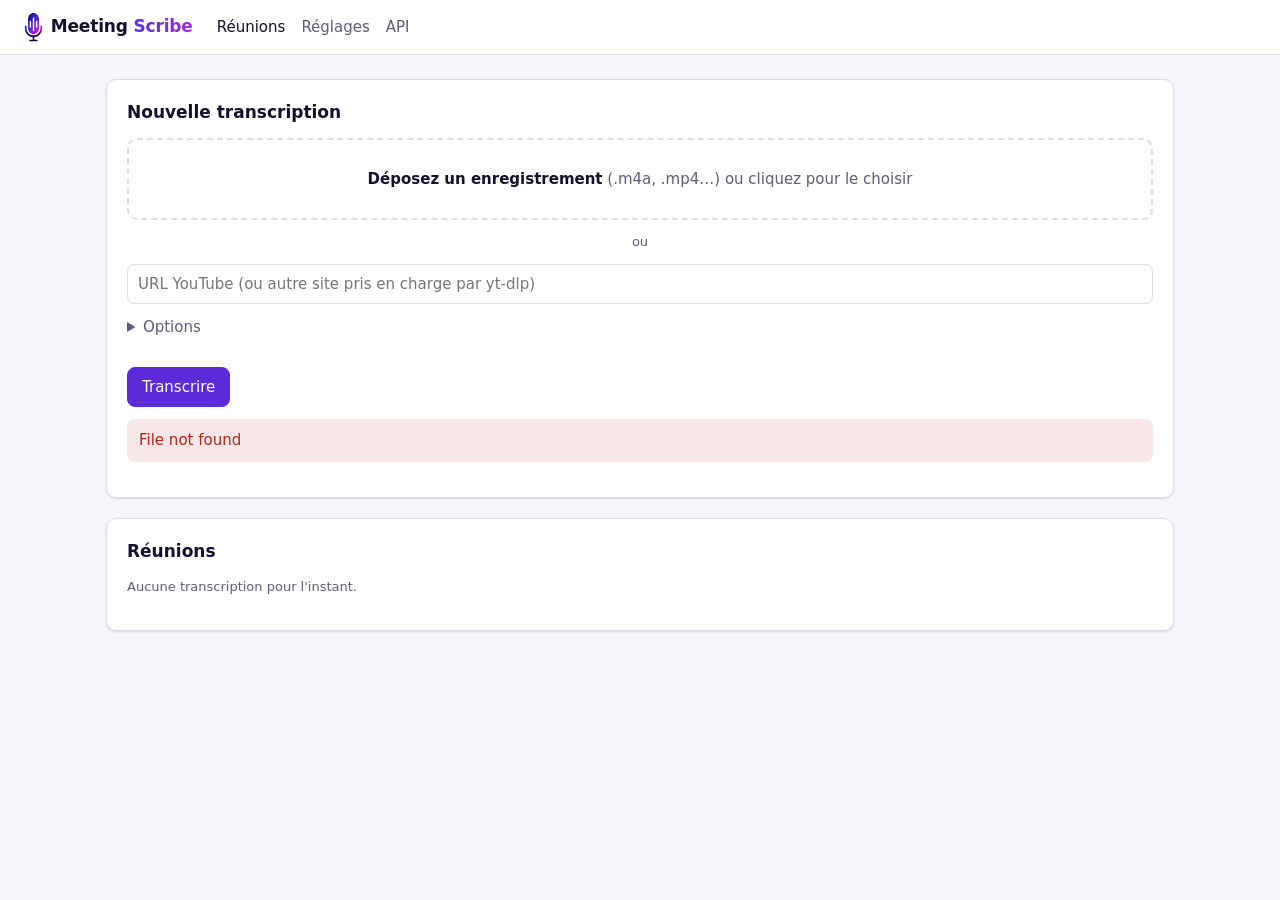
==== web/index.html @ 0dd3a7db "Merge feature/branding : logo, favicons et thème" ====
<!doctype html>
<html lang="fr">
<head>
  <meta charset="utf-8">
  <meta name="viewport" content="width=device-width, initial-scale=1">
  <title>Meeting Scribe</title>
  <link rel="icon" href="favicon.svg" type="image/svg+xml">
  <link rel="icon" href="favicon.ico" sizes="16x16 32x32 48x48">
  <link rel="apple-touch-icon" href="apple-touch-icon.png">
  <meta name="theme-color" content="#ffffff" media="(prefers-color-scheme: light)">
  <meta name="theme-color" content="#171624" media="(prefers-color-scheme: dark)">
  <link rel="stylesheet" href="style.css">
  <script src="vendor/marked.min.js"></script>
  <script src="vendor/purify.min.js"></script>
  <script src="app.js"></script>
  <script>
    function home() {
      return {
        options: null,
        file: null,
        url: "",
        form: { model: "", language: "", device: "", num_speakers: "", min_speakers: "", max_speakers: "",
                vocabulary: "", title: "", meeting_date: "" },
        over: false,
        uploading: false,
        uploadProgress: 0,
        error: "",
        jobs: [],
        total: 0,
        sys: "",
        timer: null,

        async init() {
          try {
            const sys = await api("system");
            this.options = sys.options;
            this.form.model = sys.options.default_model;
            this.form.language = sys.options.default_language;
            this.form.device = sys.options.default_device;
          } catch (e) { this.error = e.message; }
          await this.refresh();
        },

        async refresh() {
          clearTimeout(this.timer);
          try {
            const data = await api("jobs?limit=100");
            this.jobs = data.items;
            this.total = data.total;
            this.sys = await loadSystemBadge();
          } catch (e) { this.error = e.message; }
          const active = this.jobs.some((j) => isActive(j.status));
          this.timer = setTimeout(() => this.refresh(), active ? 2000 : 15000);
        },

        pick(files) {
          if (files && files.length) { this.file = files[0]; this.url = ""; }
        },

        async submit() {
          this.error = "";
          if (!this.file && !this.url.trim()) { this.error = "Choisissez un fichier ou saisissez une URL."; return; }
          const fd = new FormData();
          if (this.file) fd.append("file", this.file);
          else fd.append("url", this.url.trim());
          for (const [key, value] of Object.entries(this.form)) {
            if (value !== "" && value !== null) fd.append(key, value);
          }
          this.uploading = true;
          this.uploadProgress = 0;
          try {
            const job = await uploadForm("jobs", fd, (p) => (this.uploadProgress = p));
            window.location.href = `job.html?id=${job.id}`;
          } catch (e) {
            this.error = e.message;
          } finally {
            this.uploading = false;
          }
        },

        async remove(job) {
          if (!confirm(`Supprimer « ${job.display_title} » et tous ses fichiers ?`)) return;
          try { await api(`jobs/${job.id}`, { method: "DELETE" }); await this.refresh(); }
          catch (e) { this.error = e.message; }
        },
      };
    }
  </script>
  <script defer src="vendor/alpine.min.js"></script>
</head>
<body x-data="home()" x-cloak>
  <header class="top">
    <a class="brand" href="./"><img src="logo-mark.svg" alt=""><span>Meeting <span class="brand-accent">Scribe</span></span></a>
    <nav>
      <a href="./" class="active">Réunions</a>
      <a href="settings.html">Réglages</a>
      <a href="docs" target="_blank">API</a>
    </nav>
    <span class="sys" x-text="sys"></span>
  </header>

  <main>
    <section class="card">
      <h2>Nouvelle transcription</h2>
      <div class="dropzone" :class="{ over }"
           @click="$refs.file.click()"
           @dragover.prevent="over = true" @dragleave.prevent="over = false"
           @drop.prevent="over = false; pick($event.dataTransfer.files)">
        <input type="file" x-ref="file" hidden accept="audio/*,video/*,.m4a,.mp4,.mp3,.wav,.webm,.ogg"
               @change="pick($event.target.files)">
        <template x-if="!file">
          <div><strong>Déposez un enregistrement</strong> (.m4a, .mp4…) ou cliquez pour le choisir</div>
        </template>
        <template x-if="file">
          <div><strong x-text="file.name"></strong> — <span x-text="(file.size / 1048576).toFixed(1) + ' Mo'"></span>
            <button class="small" @click.stop="file = null; $refs.file.value = ''">Retirer</button></div>
        </template>
      </div>
      <div class="or">ou</div>
      <input type="url" placeholder="URL YouTube (ou autre site pris en charge par yt-dlp)" x-model="url"
             @input="if (url) file = null">

      <details>
        <summary>Options</summary>
        <div class="grid cols-3">
          <div>
            <label>Modèle</label>
            <select x-model="form.model">
              <template x-for="m in options?.models || []" :key="m"><option :value="m" x-text="m"></option></template>
            </select>
          </div>
          <div>
            <label>Langue</label>
            <select x-model="form.language">
              <option value="fr">Français</option>
              <option value="en">Anglais</option>
            </select>
          </div>
          <div>
            <label>Calcul</label>
            <select x-model="form.device">
              <option value="cuda">GPU</option>
              <option value="cpu">CPU (lent)</option>
            </select>
          </div>
          <div>
            <label>Nombre d'intervenants</label>
            <input type="number" min="1" max="30" placeholder="auto" x-model="form.num_speakers">
          </div>
          <div>
            <label>Minimum</label>
            <input type="number" min="1" max="30" placeholder="auto" x-model="form.min_speakers" :disabled="form.num_speakers">
          </div>
          <div>
            <label>Maximum</label>
            <input type="number" min="1" max="30" placeholder="auto" x-model="form.max_speakers" :disabled="form.num_speakers">
          </div>
        </div>
        <div class="grid cols-2" style="margin-top:12px">
          <div>
            <label>Titre</label>
            <input type="text" placeholder="par défaut : nom du fichier" x-model="form.title">
          </div>
          <div>
            <label>Date de la réunion</label>
            <input type="datetime-local" x-model="form.meeting_date">
          </div>
        </div>
        <div style="margin-top:12px">
          <label>Vocabulaire (noms propres, sigles, jargon)</label>
          <textarea rows="2" placeholder="Ex. Acme, Dupont, CRM, n8n" x-model="form.vocabulary"></textarea>
        </div>
      </details>

      <div class="row" style="margin-top:16px">
        <button class="primary" @click="submit()" :disabled="uploading">Transcrire</button>
        <template x-if="uploading">
          <div class="row" style="flex:1">
            <div class="progress" style="flex:1"><div :style="`width:${uploadProgress * 100}%`"></div></div>
            <span class="hint" x-text="`Envoi ${Math.round(uploadProgress * 100)} %`"></span>
          </div>
        </template>
      </div>
      <p class="error" x-show="error" x-text="error" style="margin-top:12px"></p>
    </section>

    <section class="card">
      <h2>Réunions <small x-text="total ? `(${total})` : ''"></small></h2>
      <p class="hint" x-show="!jobs.length">Aucune transcription pour l'instant.</p>
      <div class="table-wrap" x-show="jobs.length">
        <table>
          <thead>
            <tr><th>Titre</th><th class="hide-sm">Date</th><th class="hide-sm">Durée</th><th>Statut</th><th></th></tr>
          </thead>
          <tbody>
            <template x-for="job in jobs" :key="job.id">
              <tr>
                <td>
                  <a class="title" :href="`job.html?id=${job.id}`" x-text="job.display_title"></a>
                  <div class="hint" x-text="`${job.model} · ${job.language}`"></div>
                </td>
                <td class="hide-sm" x-text="fmtDate(job.meeting_date || job.created_at)"></td>
                <td class="hide-sm" x-text="fmtDuration(job.duration)"></td>
                <td>
                  <span class="badge" :class="statusClass(job.status)" x-text="statusLabel(job.status)"></span>
                  <template x-if="isActive(job.status) && job.status !== 'queued'">
                    <div class="progress" style="margin-top:4px"><div :style="`width:${job.progress}%`"></div></div>
                  </template>
                  <template x-if="job.queue_position">
                    <div class="hint" x-text="`position ${job.queue_position}`"></div>
                  </template>
                </td>
                <td style="text-align:right"><button class="small danger" @click="remove(job)">Supprimer</button></td>
              </tr>
            </template>
          </tbody>
        </table>
      </div>
    </section>
  </main>
</body>
</html>
---- web/style.css ----
:root {
  --bg: #f6f6fb;
  --surface: #ffffff;
  --surface-2: #f0eff8;
  --border: #dddbeb;
  --text: #14112e;          /* bleu nuit du logo */
  --muted: #5f5c78;
  --accent: #5b2bd9;        /* violet du logo */
  --accent-contrast: #ffffff;
  --brand-gradient: linear-gradient(120deg, #3527cf 0%, #8b1ad0 60%, #c41cdd 100%);
  --brand-text: linear-gradient(90deg, #5b2bd9, #9b2fe0);
  --ok: #1d7a46;
  --warn: #9a6200;
  --err: #b42318;
  --radius: 10px;
  --shadow: 0 1px 2px rgb(20 17 46 / 6%), 0 1px 3px rgb(20 17 46 / 8%);
  color-scheme: light;
}

@media (prefers-color-scheme: dark) {
  :root {
    --bg: #0f0e17;
    --surface: #171624;
    --surface-2: #211f33;
    --border: #312e48;
    --text: #e8e6f5;
    --muted: #a09cb8;
    --accent: #a98bff;
    --accent-contrast: #120f24;
    --brand-gradient: linear-gradient(120deg, #4b44e6 0%, #9a3be6 60%, #d44ae8 100%);
    --brand-text: linear-gradient(90deg, #a98bff, #d17bff);
    --ok: #4cc47f;
    --warn: #e0a93a;
    --err: #f97066;
    --shadow: none;
    color-scheme: dark;
  }
}

* { box-sizing: border-box; }

body {
  margin: 0;
  background: var(--bg);
  color: var(--text);
  font: 15px/1.5 system-ui, -apple-system, "Segoe UI", Roboto, sans-serif;
}

a { color: var(--accent); }

header.top {
  display: flex;
  align-items: center;
  gap: 24px;
  padding: 12px 24px;
  background: var(--surface);
  border-bottom: 1px solid var(--border);
}
header.top .brand { display: flex; align-items: center; gap: 8px; font-weight: 700; font-size: 17px; color: var(--text); text-decoration: none; letter-spacing: -0.01em; }
header.top .brand img { height: 30px; width: auto; }
.brand-accent { background: var(--brand-text); -webkit-background-clip: text; background-clip: text; color: transparent; }
header.top nav { display: flex; gap: 16px; flex: 1; }
header.top nav a { color: var(--muted); text-decoration: none; }
header.top nav a.active, header.top nav a:hover { color: var(--text); }
header.top .sys { color: var(--muted); font-size: 13px; }

main { max-width: 1100px; margin: 24px auto; padding: 0 16px; }

.card {
  background: var(--surface);
  border: 1px solid var(--border);
  border-radius: var(--radius);
  box-shadow: var(--shadow);
  padding: 20px;
  margin-bottom: 20px;
}
.card h2 { margin: 0 0 12px; font-size: 17px; }
.card h2 small { color: var(--muted); font-weight: 400; }

h1 { font-size: 22px; margin: 0 0 4px; overflow-wrap: anywhere; }
.meta { color: var(--muted); font-size: 14px; display: flex; flex-wrap: wrap; gap: 4px 16px; }

label { display: block; font-size: 13px; color: var(--muted); margin-bottom: 4px; }
input[type=text], input[type=number], input[type=url], input[type=datetime-local], input[type=password],
select, textarea {
  width: 100%;
  padding: 8px 10px;
  border: 1px solid var(--border);
  border-radius: 8px;
  background: var(--surface);
  color: var(--text);
  font: inherit;
}
textarea { resize: vertical; min-height: 80px; }
input:focus, select:focus, textarea:focus { outline: 2px solid var(--accent); outline-offset: -1px; }

.grid { display: grid; gap: 12px; }
.grid.cols-2 { grid-template-columns: repeat(auto-fit, minmax(220px, 1fr)); }
.grid.cols-3 { grid-template-columns: repeat(auto-fit, minmax(160px, 1fr)); }
.row { display: flex; gap: 8px; align-items: center; flex-wrap: wrap; }
.spacer { flex: 1; }

button, .btn {
  display: inline-flex;
  align-items: center;
  gap: 6px;
  padding: 8px 14px;
  border: 1px solid var(--border);
  border-radius: 8px;
  background: var(--surface-2);
  color: var(--text);
  font: inherit;
  cursor: pointer;
  text-decoration: none;
  white-space: nowrap;
}
button:hover, .btn:hover { border-color: var(--muted); }
button.primary, .btn.primary { background: var(--accent); border-color: var(--accent); color: var(--accent-contrast); }
button.danger { color: var(--err); }
button:disabled { opacity: .5; cursor: default; }
button.small, .btn.small { padding: 4px 10px; font-size: 13px; }

.dropzone {
  border: 2px dashed var(--border);
  border-radius: var(--radius);
  padding: 28px;
  text-align: center;
  color: var(--muted);
  cursor: pointer;
}
.dropzone.over { border-color: var(--accent); color: var(--text); }
.dropzone strong { color: var(--text); }

.or { text-align: center; color: var(--muted); margin: 12px 0; font-size: 13px; }

details summary { cursor: pointer; color: var(--muted); margin: 12px 0; }

table { width: 100%; border-collapse: collapse; }
th, td { text-align: left; padding: 10px 8px; border-bottom: 1px solid var(--border); vertical-align: middle; }
th { font-size: 13px; color: var(--muted); font-weight: 500; }
tr:last-child td { border-bottom: 0; }
td a.title { color: var(--text); font-weight: 500; text-decoration: none; }
td a.title:hover { text-decoration: underline; }
.table-wrap { overflow-x: auto; }

.badge {
  display: inline-block;
  padding: 2px 8px;
  border-radius: 999px;
  font-size: 12px;
  background: var(--surface-2);
  color: var(--muted);
}
.badge.completed { color: var(--ok); }
.badge.failed { color: var(--err); }
.badge.active { color: var(--accent); }

.progress { height: 6px; background: var(--surface-2); border-radius: 3px; overflow: hidden; min-width: 80px; }
.progress > div { height: 100%; background: var(--brand-gradient); transition: width .5s; }

.steps { display: flex; gap: 6px; flex-wrap: wrap; margin: 12px 0; }
.steps span { font-size: 13px; padding: 3px 10px; border-radius: 999px; background: var(--surface-2); color: var(--muted); }
.steps span.done { color: var(--ok); }
.steps span.current { background: var(--brand-gradient); color: #fff; }

.error { color: var(--err); background: color-mix(in srgb, var(--err) 10%, transparent); padding: 10px 12px; border-radius: 8px; }
.hint { color: var(--muted); font-size: 13px; }

.speaker { border: 1px solid var(--border); border-radius: var(--radius); padding: 14px; }
.speaker header { display: flex; align-items: center; gap: 10px; margin-bottom: 10px; }
.speaker .dot { width: 12px; height: 12px; border-radius: 50%; flex: none; }
.speaker .share { height: 4px; background: var(--surface-2); border-radius: 2px; margin-top: 4px; }
.speaker .share > div { height: 100%; border-radius: 2px; }
.sample { display: flex; gap: 8px; align-items: flex-start; margin: 6px 0; }
.sample button { flex: none; width: 34px; height: 34px; padding: 0; justify-content: center; border-radius: 50%; }
.sample p { margin: 0; font-size: 13px; color: var(--muted); font-style: italic; }
.speakers-grid { display: grid; gap: 12px; grid-template-columns: repeat(auto-fill, minmax(300px, 1fr)); }

.markdown { max-height: 70vh; overflow-y: auto; padding: 4px 8px; border: 1px solid var(--border); border-radius: 8px; background: var(--bg); }
.markdown h1 { font-size: 19px; }
.markdown h2 { font-size: 16px; margin-top: 20px; }
.markdown p { margin: 8px 0; }
.markdown table { font-size: 14px; }
.markdown a.ts { font-family: ui-monospace, monospace; font-size: 12px; text-decoration: none; }
.frontmatter { font-size: 13px; color: var(--muted); margin: 8px 0; }
.frontmatter code { font-size: 12px; }

.tabs { display: flex; gap: 4px; border-bottom: 1px solid var(--border); margin-bottom: 12px; flex-wrap: wrap; }
.tabs button { border: 0; border-bottom: 2px solid transparent; border-radius: 0; background: none; color: var(--muted); }
.tabs button.active { color: var(--text); border-bottom-color: var(--accent); }

.player { position: sticky; bottom: 0; background: var(--surface); border-top: 1px solid var(--border); padding: 8px 16px; }
.player audio { width: 100%; }

.list-item { padding: 10px 12px; border: 1px solid var(--border); border-radius: 8px; cursor: pointer; margin-bottom: 8px; }
.list-item.active { border-color: var(--accent); }

.toast { position: fixed; right: 16px; bottom: 16px; background: var(--text); color: var(--bg); padding: 10px 16px; border-radius: 8px; z-index: 10; }

[x-cloak] { display: none !important; }

@media (max-width: 640px) {
  header.top { flex-wrap: wrap; gap: 8px 16px; padding: 12px 16px; }
  header.top .sys { width: 100%; }
  .hide-sm { display: none; }
}
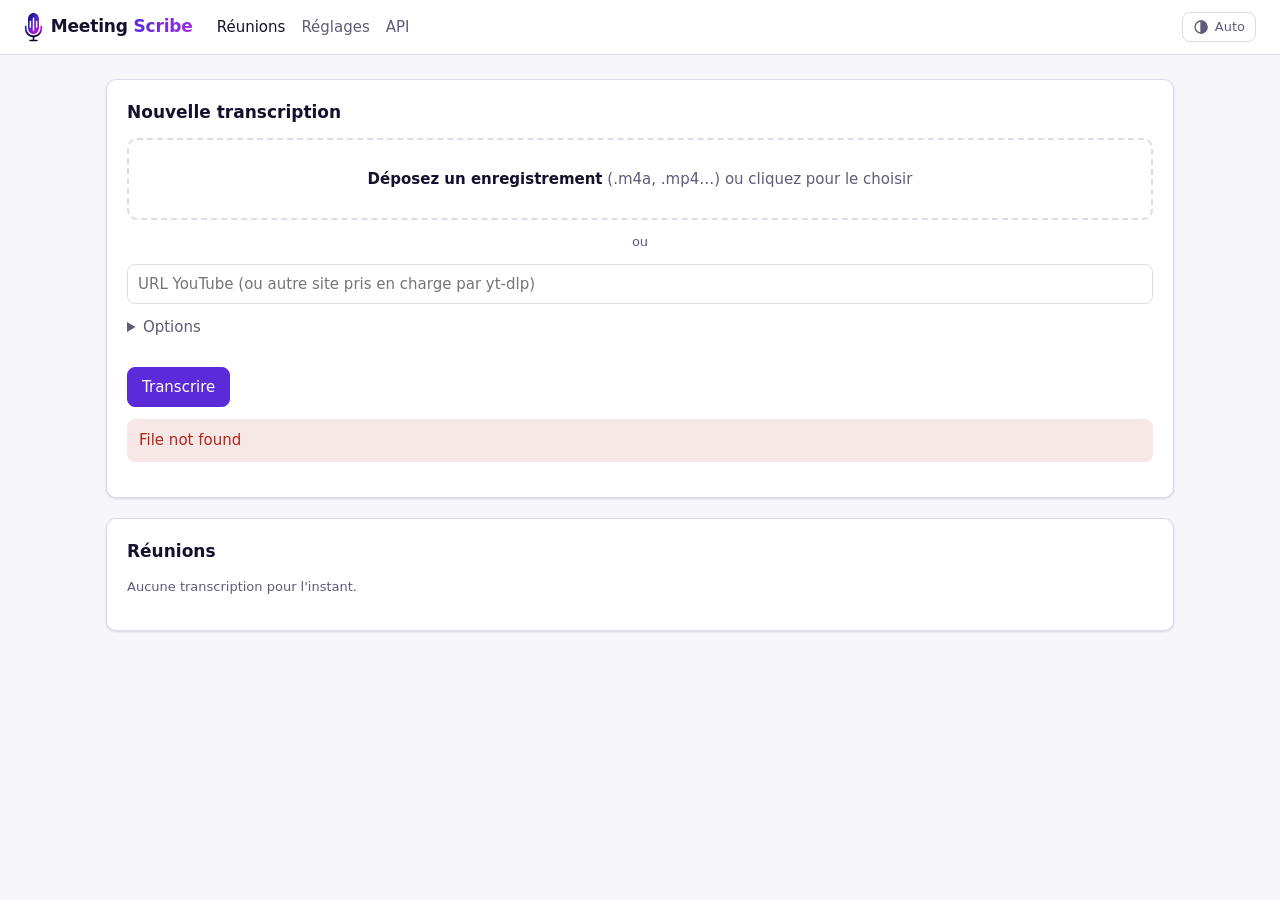
==== commit a355426a: "Merge feature/theme-toggle : sélecteur de thème" ====
--- a/web/index.html
+++ b/web/index.html
@@ -90,13 +90,14 @@
 </head>
 <body x-data="home()" x-cloak>
   <header class="top">
-    <a class="brand" href="./"><img src="logo-mark.svg" alt=""><span>Meeting <span class="brand-accent">Scribe</span></span></a>
+    <a class="brand" href="./"><img class="brand-logo" src="logo-mark.svg" alt=""><span>Meeting <span class="brand-accent">Scribe</span></span></a>
     <nav>
       <a href="./" class="active">Réunions</a>
       <a href="settings.html">Réglages</a>
       <a href="docs" target="_blank">API</a>
     </nav>
     <span class="sys" x-text="sys"></span>
+    <button class="theme-toggle small" type="button" onclick="cycleTheme()">Thème</button>
   </header>
 
   <main>
--- a/web/style.css
+++ b/web/style.css
@@ -17,8 +17,9 @@
   color-scheme: light;
 }
 
+/* Thème sombre : celui du système (mode Auto), sauf si l'on force le clair… */
 @media (prefers-color-scheme: dark) {
-  :root {
+  :root:not([data-theme="light"]) {
     --bg: #0f0e17;
     --surface: #171624;
     --surface-2: #211f33;
@@ -37,6 +38,25 @@
   }
 }
 
+/* …ou forcé par le sélecteur de l'en-tête (data-theme posé par app.js) */
+:root[data-theme="dark"] {
+  --bg: #0f0e17;
+  --surface: #171624;
+  --surface-2: #211f33;
+  --border: #312e48;
+  --text: #e8e6f5;
+  --muted: #a09cb8;
+  --accent: #a98bff;
+  --accent-contrast: #120f24;
+  --brand-gradient: linear-gradient(120deg, #4b44e6 0%, #9a3be6 60%, #d44ae8 100%);
+  --brand-text: linear-gradient(90deg, #a98bff, #d17bff);
+  --ok: #4cc47f;
+  --warn: #e0a93a;
+  --err: #f97066;
+  --shadow: none;
+  color-scheme: dark;
+}
+
 * { box-sizing: border-box; }
 
 body {
@@ -58,6 +78,9 @@
 }
 header.top .brand { display: flex; align-items: center; gap: 8px; font-weight: 700; font-size: 17px; color: var(--text); text-decoration: none; letter-spacing: -0.01em; }
 header.top .brand img { height: 30px; width: auto; }
+.theme-toggle { display: inline-flex; align-items: center; gap: 6px; padding: 5px 10px; font-size: 13px; color: var(--muted); background: transparent; }
+.theme-toggle:hover { color: var(--text); }
+.theme-toggle svg { width: 16px; height: 16px; }
 .brand-accent { background: var(--brand-text); -webkit-background-clip: text; background-clip: text; color: transparent; }
 header.top nav { display: flex; gap: 16px; flex: 1; }
 header.top nav a { color: var(--muted); text-decoration: none; }
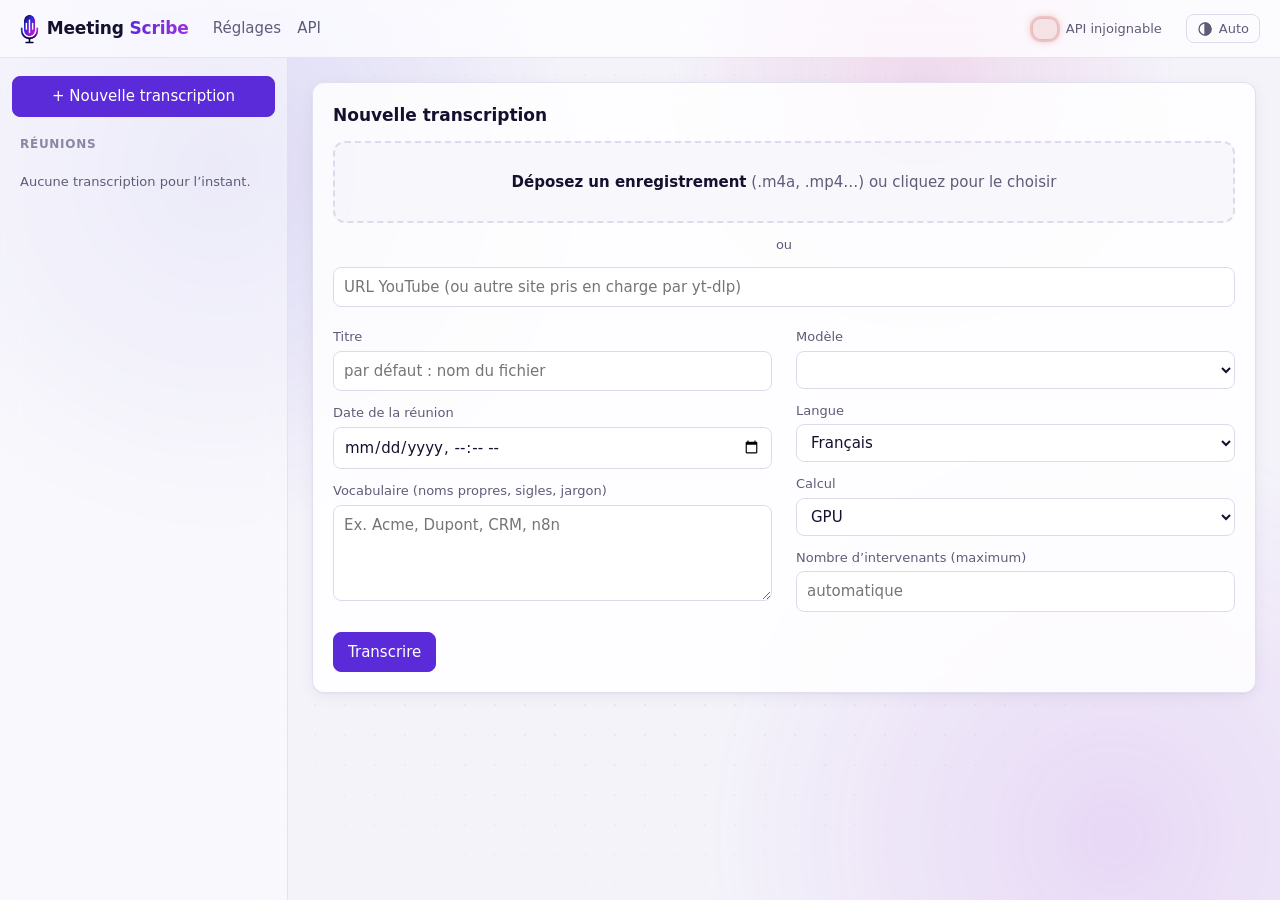
==== commit 40b8d3f2: "Interface : halos, voyant d'état, barre latérale et page de réunion repensée - fond à halos dérivant" ====
--- a/web/index.html
+++ b/web/index.html
@@ -16,41 +16,21 @@
   <script>
     function home() {
       return {
-        options: null,
         file: null,
         url: "",
-        form: { model: "", language: "", device: "", num_speakers: "", min_speakers: "", max_speakers: "",
-                vocabulary: "", title: "", meeting_date: "" },
+        form: { model: "", language: "", device: "", max_speakers: "", vocabulary: "", title: "", meeting_date: "" },
         over: false,
         uploading: false,
         uploadProgress: 0,
         error: "",
-        jobs: [],
-        total: 0,
-        sys: "",
-        timer: null,
 
-        async init() {
-          try {
-            const sys = await api("system");
-            this.options = sys.options;
-            this.form.model = sys.options.default_model;
-            this.form.language = sys.options.default_language;
-            this.form.device = sys.options.default_device;
-          } catch (e) { this.error = e.message; }
-          await this.refresh();
-        },
+        get options() { return this.sysInfo?.options || null; },
 
-        async refresh() {
-          clearTimeout(this.timer);
-          try {
-            const data = await api("jobs?limit=100");
-            this.jobs = data.items;
-            this.total = data.total;
-            this.sys = await loadSystemBadge();
-          } catch (e) { this.error = e.message; }
-          const active = this.jobs.some((j) => isActive(j.status));
-          this.timer = setTimeout(() => this.refresh(), active ? 2000 : 15000);
+        init() {
+          if (!this.options) return;
+          this.form.model = this.options.default_model;
+          this.form.language = this.options.default_language;
+          this.form.device = this.options.default_device;
         },
 
         pick(files) {
@@ -77,147 +57,123 @@
             this.uploading = false;
           }
         },
-
-        async remove(job) {
-          if (!confirm(`Supprimer « ${job.display_title} » et tous ses fichiers ?`)) return;
-          try { await api(`jobs/${job.id}`, { method: "DELETE" }); await this.refresh(); }
-          catch (e) { this.error = e.message; }
-        },
       };
     }
   </script>
   <script defer src="vendor/alpine.min.js"></script>
 </head>
-<body x-data="home()" x-cloak>
+<body x-data="withShell(home())" x-cloak>
   <header class="top">
+    <button class="menu-toggle" type="button" @click="navOpen = !navOpen" aria-label="Réunions" x-html="ICONS.menu"></button>
     <a class="brand" href="./"><img class="brand-logo" src="logo-mark.svg" alt=""><span>Meeting <span class="brand-accent">Scribe</span></span></a>
     <nav>
-      <a href="./" class="active">Réunions</a>
       <a href="settings.html">Réglages</a>
       <a href="docs" target="_blank">API</a>
     </nav>
-    <span class="sys" x-text="sys"></span>
+    <span class="status" :title="status.tooltip" @click="status.tooltip && toast(status.tooltip)">
+      <span class="led" :class="status.state"></span><span x-text="status.text"></span>
+    </span>
     <button class="theme-toggle small" type="button" onclick="cycleTheme()">Thème</button>
   </header>
 
-  <main>
-    <section class="card">
-      <h2>Nouvelle transcription</h2>
-      <div class="dropzone" :class="{ over }"
-           @click="$refs.file.click()"
-           @dragover.prevent="over = true" @dragleave.prevent="over = false"
-           @drop.prevent="over = false; pick($event.dataTransfer.files)">
-        <input type="file" x-ref="file" hidden accept="audio/*,video/*,.m4a,.mp4,.mp3,.wav,.webm,.ogg"
-               @change="pick($event.target.files)">
-        <template x-if="!file">
-          <div><strong>Déposez un enregistrement</strong> (.m4a, .mp4…) ou cliquez pour le choisir</div>
-        </template>
-        <template x-if="file">
-          <div><strong x-text="file.name"></strong> — <span x-text="(file.size / 1048576).toFixed(1) + ' Mo'"></span>
-            <button class="small" @click.stop="file = null; $refs.file.value = ''">Retirer</button></div>
-        </template>
-      </div>
-      <div class="or">ou</div>
-      <input type="url" placeholder="URL YouTube (ou autre site pris en charge par yt-dlp)" x-model="url"
-             @input="if (url) file = null">
+  <div class="shell">
+    <aside class="sidebar" :class="{ open: navOpen }">
+      <a class="btn primary new" href="./">+ Nouvelle transcription</a>
+      <div class="side-title">Réunions <span x-show="meetingsTotal" x-text="`(${meetingsTotal})`"></span></div>
+      <p class="hint" x-show="!meetings.length" style="padding:0 8px">Aucune transcription pour l’instant.</p>
+      <template x-for="m in meetings" :key="m.id">
+        <a class="meeting" :class="{ current: m.id === currentId }" :href="`job.html?id=${m.id}`" :title="m.display_title">
+          <span class="led sm" :class="jobLed(m.status)"></span>
+          <span class="m-body">
+            <span class="m-title" x-text="m.display_title"></span>
+            <span class="m-meta" x-text="isActive(m.status)
+              ? statusLabel(m.status) + (m.queue_position ? ` · position ${m.queue_position}` : '')
+              : `${fmtDate(m.meeting_date || m.created_at)} · ${fmtDuration(m.duration)}`"></span>
+            <template x-if="isActive(m.status) && m.status !== 'queued'">
+              <div class="progress"><div :style="`width:${m.progress}%`"></div></div>
+            </template>
+          </span>
+        </a>
+      </template>
+    </aside>
+    <div class="sidebar-overlay" :class="{ open: navOpen }" @click="navOpen = false"></div>
 
-      <details>
-        <summary>Options</summary>
-        <div class="grid cols-3">
-          <div>
-            <label>Modèle</label>
-            <select x-model="form.model">
-              <template x-for="m in options?.models || []" :key="m"><option :value="m" x-text="m"></option></template>
-            </select>
+    <main>
+      <section class="card">
+        <h2>Nouvelle transcription</h2>
+        <div class="dropzone" :class="{ over }"
+             @click="$refs.file.click()"
+             @dragover.prevent="over = true" @dragleave.prevent="over = false"
+             @drop.prevent="over = false; pick($event.dataTransfer.files)">
+          <input type="file" x-ref="file" hidden accept="audio/*,video/*,.m4a,.mp4,.mp3,.wav,.webm,.ogg"
+                 @change="pick($event.target.files)">
+          <template x-if="!file">
+            <div><strong>Déposez un enregistrement</strong> (.m4a, .mp4…) ou cliquez pour le choisir</div>
+          </template>
+          <template x-if="file">
+            <div><strong x-text="file.name"></strong> — <span x-text="(file.size / 1048576).toFixed(1) + ' Mo'"></span>
+              <button class="small" @click.stop="file = null; $refs.file.value = ''">Retirer</button></div>
+          </template>
+        </div>
+        <div class="or">ou</div>
+        <input type="url" placeholder="URL YouTube (ou autre site pris en charge par yt-dlp)" x-model="url"
+               @input="if (url) file = null">
+
+        <div class="options">
+          <div class="stack">
+            <div>
+              <label for="f-title">Titre</label>
+              <input id="f-title" type="text" placeholder="par défaut : nom du fichier" x-model="form.title">
+            </div>
+            <div>
+              <label for="f-date">Date de la réunion</label>
+              <input id="f-date" type="datetime-local" x-model="form.meeting_date">
+            </div>
+            <div>
+              <label for="f-vocab">Vocabulaire (noms propres, sigles, jargon)</label>
+              <textarea id="f-vocab" rows="3" placeholder="Ex. Acme, Dupont, CRM, n8n" x-model="form.vocabulary"></textarea>
+            </div>
           </div>
-          <div>
-            <label>Langue</label>
-            <select x-model="form.language">
-              <option value="fr">Français</option>
-              <option value="en">Anglais</option>
-            </select>
-          </div>
-          <div>
-            <label>Calcul</label>
-            <select x-model="form.device">
-              <option value="cuda">GPU</option>
-              <option value="cpu">CPU (lent)</option>
-            </select>
-          </div>
-          <div>
-            <label>Nombre d'intervenants</label>
-            <input type="number" min="1" max="30" placeholder="auto" x-model="form.num_speakers">
-          </div>
-          <div>
-            <label>Minimum</label>
-            <input type="number" min="1" max="30" placeholder="auto" x-model="form.min_speakers" :disabled="form.num_speakers">
-          </div>
-          <div>
-            <label>Maximum</label>
-            <input type="number" min="1" max="30" placeholder="auto" x-model="form.max_speakers" :disabled="form.num_speakers">
+          <div class="stack">
+            <div>
+              <label for="f-model">Modèle</label>
+              <select id="f-model" x-model="form.model">
+                <template x-for="m in options?.models || []" :key="m"><option :value="m" x-text="m" :selected="m === form.model"></option></template>
+              </select>
+            </div>
+            <div>
+              <label for="f-lang">Langue</label>
+              <select id="f-lang" x-model="form.language">
+                <option value="fr">Français</option>
+                <option value="en">Anglais</option>
+              </select>
+            </div>
+            <div>
+              <label for="f-device">Calcul</label>
+              <select id="f-device" x-model="form.device">
+                <option value="cuda">GPU</option>
+                <option value="cpu">CPU (lent)</option>
+              </select>
+            </div>
+            <div>
+              <label for="f-speakers">Nombre d’intervenants (maximum)</label>
+              <input id="f-speakers" type="number" min="1" max="30" placeholder="automatique" x-model="form.max_speakers">
+            </div>
           </div>
         </div>
-        <div class="grid cols-2" style="margin-top:12px">
-          <div>
-            <label>Titre</label>
-            <input type="text" placeholder="par défaut : nom du fichier" x-model="form.title">
-          </div>
-          <div>
-            <label>Date de la réunion</label>
-            <input type="datetime-local" x-model="form.meeting_date">
-          </div>
+
+        <div class="row" style="margin-top:20px">
+          <button class="primary" @click="submit()" :disabled="uploading">Transcrire</button>
+          <template x-if="uploading">
+            <div class="row" style="flex:1">
+              <div class="progress" style="flex:1"><div :style="`width:${uploadProgress * 100}%`"></div></div>
+              <span class="hint" x-text="`Envoi ${Math.round(uploadProgress * 100)} %`"></span>
+            </div>
+          </template>
         </div>
-        <div style="margin-top:12px">
-          <label>Vocabulaire (noms propres, sigles, jargon)</label>
-          <textarea rows="2" placeholder="Ex. Acme, Dupont, CRM, n8n" x-model="form.vocabulary"></textarea>
-        </div>
-      </details>
-
-      <div class="row" style="margin-top:16px">
-        <button class="primary" @click="submit()" :disabled="uploading">Transcrire</button>
-        <template x-if="uploading">
-          <div class="row" style="flex:1">
-            <div class="progress" style="flex:1"><div :style="`width:${uploadProgress * 100}%`"></div></div>
-            <span class="hint" x-text="`Envoi ${Math.round(uploadProgress * 100)} %`"></span>
-          </div>
-        </template>
-      </div>
-      <p class="error" x-show="error" x-text="error" style="margin-top:12px"></p>
-    </section>
-
-    <section class="card">
-      <h2>Réunions <small x-text="total ? `(${total})` : ''"></small></h2>
-      <p class="hint" x-show="!jobs.length">Aucune transcription pour l'instant.</p>
-      <div class="table-wrap" x-show="jobs.length">
-        <table>
-          <thead>
-            <tr><th>Titre</th><th class="hide-sm">Date</th><th class="hide-sm">Durée</th><th>Statut</th><th></th></tr>
-          </thead>
-          <tbody>
-            <template x-for="job in jobs" :key="job.id">
-              <tr>
-                <td>
-                  <a class="title" :href="`job.html?id=${job.id}`" x-text="job.display_title"></a>
-                  <div class="hint" x-text="`${job.model} · ${job.language}`"></div>
-                </td>
-                <td class="hide-sm" x-text="fmtDate(job.meeting_date || job.created_at)"></td>
-                <td class="hide-sm" x-text="fmtDuration(job.duration)"></td>
-                <td>
-                  <span class="badge" :class="statusClass(job.status)" x-text="statusLabel(job.status)"></span>
-                  <template x-if="isActive(job.status) && job.status !== 'queued'">
-                    <div class="progress" style="margin-top:4px"><div :style="`width:${job.progress}%`"></div></div>
-                  </template>
-                  <template x-if="job.queue_position">
-                    <div class="hint" x-text="`position ${job.queue_position}`"></div>
-                  </template>
-                </td>
-                <td style="text-align:right"><button class="small danger" @click="remove(job)">Supprimer</button></td>
-              </tr>
-            </template>
-          </tbody>
-        </table>
-      </div>
-    </section>
-  </main>
+        <p class="error" x-show="error" x-text="error" style="margin-top:12px"></p>
+      </section>
+    </main>
+  </div>
 </body>
 </html>
--- a/web/style.css
+++ b/web/style.css
@@ -1,10 +1,11 @@
 :root {
-  --bg: #f6f6fb;
+  --bg: #f4f3fa;
   --surface: #ffffff;
   --surface-2: #f0eff8;
   --border: #dddbeb;
   --text: #14112e;          /* bleu nuit du logo */
   --muted: #5f5c78;
+  --faint: #8a87a3;
   --accent: #5b2bd9;        /* violet du logo */
   --accent-contrast: #ffffff;
   --brand-gradient: linear-gradient(120deg, #3527cf 0%, #8b1ad0 60%, #c41cdd 100%);
@@ -12,20 +13,35 @@
   --ok: #1d7a46;
   --warn: #9a6200;
   --err: #b42318;
-  --radius: 10px;
-  --shadow: 0 1px 2px rgb(20 17 46 / 6%), 0 1px 3px rgb(20 17 46 / 8%);
+  /* Voyants : teintes désaturées, comme dans la vidéo de présentation */
+  --led-ok: #3fae74;
+  --led-busy: #c8902a;
+  --led-err: #c9463d;
+  --led-idle: #b9b6cc;
+  /* Halos du fond (couleurs de la vidéo de présentation) */
+  --halo-1: #3b2fd6;
+  --halo-2: #9a2fe0;
+  --halo-3: #d0379f;
+  --halo-opacity: .13;
+  --dots: rgb(20 17 46 / 7%);
+  --glass: 84%;             /* opacité des cartes : les halos transparaissent */
+  --radius: 12px;
+  --shadow: 0 1px 2px rgb(20 17 46 / 5%), 0 4px 16px rgb(20 17 46 / 5%);
+  --header-h: 58px;
+  --sidebar-w: 288px;
   color-scheme: light;
 }
 
 /* Thème sombre : celui du système (mode Auto), sauf si l'on force le clair… */
 @media (prefers-color-scheme: dark) {
   :root:not([data-theme="light"]) {
-    --bg: #0f0e17;
+    --bg: #0d0c15;
     --surface: #171624;
-    --surface-2: #211f33;
+    --surface-2: #221f34;
     --border: #312e48;
     --text: #e8e6f5;
     --muted: #a09cb8;
+    --faint: #6c6788;
     --accent: #a98bff;
     --accent-contrast: #120f24;
     --brand-gradient: linear-gradient(120deg, #4b44e6 0%, #9a3be6 60%, #d44ae8 100%);
@@ -33,19 +49,27 @@
     --ok: #4cc47f;
     --warn: #e0a93a;
     --err: #f97066;
-    --shadow: none;
+    --led-ok: #5cc48c;
+    --led-busy: #e3b04b;
+    --led-err: #ef6b61;
+    --led-idle: #4a4760;
+    --halo-opacity: .30;
+    --dots: rgb(255 255 255 / 6%);
+    --glass: 80%;
+    --shadow: 0 10px 40px rgb(8 4 30 / 35%);
     color-scheme: dark;
   }
 }
 
 /* …ou forcé par le sélecteur de l'en-tête (data-theme posé par app.js) */
 :root[data-theme="dark"] {
-  --bg: #0f0e17;
+  --bg: #0d0c15;
   --surface: #171624;
-  --surface-2: #211f33;
+  --surface-2: #221f34;
   --border: #312e48;
   --text: #e8e6f5;
   --muted: #a09cb8;
+  --faint: #6c6788;
   --accent: #a98bff;
   --accent-contrast: #120f24;
   --brand-gradient: linear-gradient(120deg, #4b44e6 0%, #9a3be6 60%, #d44ae8 100%);
@@ -53,7 +77,14 @@
   --ok: #4cc47f;
   --warn: #e0a93a;
   --err: #f97066;
-  --shadow: none;
+  --led-ok: #5cc48c;
+  --led-busy: #e3b04b;
+  --led-err: #ef6b61;
+  --led-idle: #4a4760;
+  --halo-opacity: .30;
+  --dots: rgb(255 255 255 / 6%);
+  --glass: 80%;
+  --shadow: 0 10px 40px rgb(8 4 30 / 35%);
   color-scheme: dark;
 }
 
@@ -61,6 +92,7 @@
 
 body {
   margin: 0;
+  min-height: 100vh;
   background: var(--bg);
   color: var(--text);
   font: 15px/1.5 system-ui, -apple-system, "Segoe UI", Roboto, sans-serif;
@@ -68,30 +100,144 @@
 
 a { color: var(--accent); }
 
+/* --- Fond : halos qui dérivent lentement et trame de points (inséré par app.js) ----------------- */
+
+.backdrop { position: fixed; inset: 0; z-index: -1; overflow: hidden; pointer-events: none; }
+.backdrop i {
+  position: absolute;
+  border-radius: 50%;
+  opacity: var(--halo-opacity);
+  will-change: transform;
+}
+.backdrop i:nth-child(1) {
+  width: 62vmax; height: 62vmax; left: -14vmax; top: -18vmax;
+  background: radial-gradient(circle, var(--halo-1) 0%, transparent 65%);
+  animation: drift-1 52s ease-in-out infinite alternate;
+}
+.backdrop i:nth-child(2) {
+  width: 70vmax; height: 70vmax; right: -22vmax; bottom: -30vmax;
+  background: radial-gradient(circle, var(--halo-2) 0%, transparent 65%);
+  animation: drift-2 61s ease-in-out infinite alternate;
+}
+.backdrop i:nth-child(3) {
+  width: 44vmax; height: 44vmax; right: 6vmax; top: -16vmax;
+  background: radial-gradient(circle, var(--halo-3) 0%, transparent 65%);
+  animation: drift-3 45s ease-in-out infinite alternate;
+}
+.backdrop::after {
+  content: "";
+  position: absolute;
+  inset: 0;
+  background-image: radial-gradient(var(--dots) 1px, transparent 1px);
+  background-size: 30px 30px;
+  mask-image: radial-gradient(ellipse at center, black 25%, transparent 80%);
+  -webkit-mask-image: radial-gradient(ellipse at center, black 25%, transparent 80%);
+}
+@keyframes drift-1 { to { transform: translate(8vmax, 6vmax); } }
+@keyframes drift-2 { to { transform: translate(-9vmax, -5vmax); } }
+@keyframes drift-3 { to { transform: translate(-6vmax, 7vmax); } }
+@media (prefers-reduced-motion: reduce) {
+  .backdrop i, .led.busy { animation: none !important; }
+}
+
+/* --- En-tête ------------------------------------------------------------------------------------ */
+
 header.top {
+  position: sticky;
+  top: 0;
+  z-index: 20;
   display: flex;
   align-items: center;
   gap: 24px;
-  padding: 12px 24px;
-  background: var(--surface);
-  border-bottom: 1px solid var(--border);
+  height: var(--header-h);
+  padding: 0 20px;
+  background: color-mix(in srgb, var(--surface) 72%, transparent);
+  backdrop-filter: blur(16px) saturate(140%);
+  -webkit-backdrop-filter: blur(16px) saturate(140%);
+  border-bottom: 1px solid color-mix(in srgb, var(--border) 70%, transparent);
 }
 header.top .brand { display: flex; align-items: center; gap: 8px; font-weight: 700; font-size: 17px; color: var(--text); text-decoration: none; letter-spacing: -0.01em; }
 header.top .brand img { height: 30px; width: auto; }
-.theme-toggle { display: inline-flex; align-items: center; gap: 6px; padding: 5px 10px; font-size: 13px; color: var(--muted); background: transparent; }
-.theme-toggle:hover { color: var(--text); }
-.theme-toggle svg { width: 16px; height: 16px; }
 .brand-accent { background: var(--brand-text); -webkit-background-clip: text; background-clip: text; color: transparent; }
 header.top nav { display: flex; gap: 16px; flex: 1; }
 header.top nav a { color: var(--muted); text-decoration: none; }
 header.top nav a.active, header.top nav a:hover { color: var(--text); }
-header.top .sys { color: var(--muted); font-size: 13px; }
-
-main { max-width: 1100px; margin: 24px auto; padding: 0 16px; }
+.theme-toggle { display: inline-flex; align-items: center; gap: 6px; padding: 5px 10px; font-size: 13px; color: var(--muted); background: transparent; }
+.theme-toggle:hover { color: var(--text); }
+.theme-toggle svg { width: 16px; height: 16px; }
+.menu-toggle { display: none; padding: 6px 8px; background: transparent; border-color: transparent; color: var(--muted); }
+.menu-toggle svg { width: 20px; height: 20px; }
+
+.status { display: inline-flex; align-items: center; gap: 9px; color: var(--muted); font-size: 13px; cursor: default; min-width: 0; }
+.status span:last-child { overflow: hidden; text-overflow: ellipsis; white-space: nowrap; }
+
+/* --- Voyants ------------------------------------------------------------------------------------ */
+
+.led {
+  --c: var(--led-idle);
+  flex: none;
+  width: 9px;
+  height: 9px;
+  border-radius: 50%;
+  background: radial-gradient(circle at 35% 35%, color-mix(in srgb, #fff 45%, var(--c)) 0%, var(--c) 60%);
+  box-shadow: 0 0 0 3px color-mix(in srgb, var(--c) 16%, transparent), 0 0 10px color-mix(in srgb, var(--c) 55%, transparent);
+}
+.led.ready { --c: var(--led-ok); }
+.led.busy { --c: var(--led-busy); animation: led-pulse 2.4s ease-in-out infinite; }
+.led.error { --c: var(--led-err); }
+.led.idle { box-shadow: none; }
+.led.sm { width: 7px; height: 7px; box-shadow: 0 0 6px color-mix(in srgb, var(--c) 50%, transparent); }
+.led.sm.idle { box-shadow: none; }
+@keyframes led-pulse {
+  50% { box-shadow: 0 0 0 5px color-mix(in srgb, var(--c) 8%, transparent), 0 0 4px color-mix(in srgb, var(--c) 30%, transparent); opacity: .75; }
+}
+
+/* --- Mise en page : barre latérale + contenu ---------------------------------------------------- */
+
+.shell { display: grid; grid-template-columns: var(--sidebar-w) minmax(0, 1fr); min-height: calc(100vh - var(--header-h)); }
+
+.sidebar {
+  position: sticky;
+  top: var(--header-h);
+  align-self: start;
+  height: calc(100vh - var(--header-h));
+  overflow-y: auto;
+  padding: 18px 12px 24px;
+  border-right: 1px solid color-mix(in srgb, var(--border) 70%, transparent);
+  background: color-mix(in srgb, var(--surface) 45%, transparent);
+  backdrop-filter: blur(12px);
+  -webkit-backdrop-filter: blur(12px);
+}
+.sidebar .new { width: 100%; justify-content: center; margin-bottom: 18px; }
+.sidebar .side-title { display: flex; align-items: baseline; gap: 6px; padding: 0 8px 6px; font-size: 12px; font-weight: 600; letter-spacing: .06em; text-transform: uppercase; color: var(--faint); }
+.meeting {
+  display: flex;
+  gap: 10px;
+  align-items: flex-start;
+  padding: 8px 10px;
+  border-radius: 9px;
+  color: var(--text);
+  text-decoration: none;
+  border: 1px solid transparent;
+}
+.meeting:hover { background: color-mix(in srgb, var(--surface-2) 70%, transparent); }
+.meeting.current { background: color-mix(in srgb, var(--accent) 11%, transparent); border-color: color-mix(in srgb, var(--accent) 25%, transparent); }
+.meeting .led { margin-top: 7px; }
+.meeting .m-body { min-width: 0; flex: 1; }
+.meeting .m-title { display: block; font-size: 14px; font-weight: 500; overflow: hidden; text-overflow: ellipsis; white-space: nowrap; }
+.meeting .m-meta { display: block; font-size: 12px; color: var(--muted); }
+.meeting .progress { height: 3px; margin-top: 5px; min-width: 0; }
+.sidebar-overlay { display: none; }
+
+main { width: 100%; max-width: 1120px; margin: 0 auto; padding: 24px 24px 40px; }
+
+/* --- Cartes et sections ------------------------------------------------------------------------- */
 
 .card {
-  background: var(--surface);
-  border: 1px solid var(--border);
+  background: color-mix(in srgb, var(--surface) var(--glass), transparent);
+  backdrop-filter: blur(14px);
+  -webkit-backdrop-filter: blur(14px);
+  border: 1px solid color-mix(in srgb, var(--border) 85%, transparent);
   border-radius: var(--radius);
   box-shadow: var(--shadow);
   padding: 20px;
@@ -100,8 +246,40 @@
 .card h2 { margin: 0 0 12px; font-size: 17px; }
 .card h2 small { color: var(--muted); font-weight: 400; }
 
+/* Sections dépliantes (<details class="card section">) */
+details.section { padding: 0; }
+details.section > summary {
+  display: flex;
+  align-items: center;
+  gap: 10px;
+  padding: 16px 20px;
+  margin: 0;
+  color: var(--text);
+  cursor: pointer;
+  list-style: none;
+  user-select: none;
+}
+details.section > summary::-webkit-details-marker { display: none; }
+details.section > summary h2 { margin: 0; }
+details.section > summary .hint { overflow: hidden; text-overflow: ellipsis; white-space: nowrap; }
+details.section > summary::after {
+  content: "";
+  flex: none;
+  margin-left: auto;
+  width: 8px;
+  height: 8px;
+  border-right: 2px solid var(--muted);
+  border-bottom: 2px solid var(--muted);
+  transform: rotate(-45deg);
+  transition: transform .2s;
+}
+details.section[open] > summary::after { transform: rotate(45deg); }
+details.section > .section-body { padding: 0 20px 20px; }
+
 h1 { font-size: 22px; margin: 0 0 4px; overflow-wrap: anywhere; }
 .meta { color: var(--muted); font-size: 14px; display: flex; flex-wrap: wrap; gap: 4px 16px; }
+
+/* --- Formulaires -------------------------------------------------------------------------------- */
 
 label { display: block; font-size: 13px; color: var(--muted); margin-bottom: 4px; }
 input[type=text], input[type=number], input[type=url], input[type=datetime-local], input[type=password],
@@ -116,10 +294,14 @@
 }
 textarea { resize: vertical; min-height: 80px; }
 input:focus, select:focus, textarea:focus { outline: 2px solid var(--accent); outline-offset: -1px; }
+.mono { font-family: ui-monospace, "JetBrains Mono", monospace; font-size: 13px; line-height: 1.55; }
 
 .grid { display: grid; gap: 12px; }
 .grid.cols-2 { grid-template-columns: repeat(auto-fit, minmax(220px, 1fr)); }
 .grid.cols-3 { grid-template-columns: repeat(auto-fit, minmax(160px, 1fr)); }
+.stack { display: flex; flex-direction: column; gap: 12px; }
+.options { display: grid; grid-template-columns: 1fr 1fr; gap: 12px 24px; margin-top: 20px; }
+.options textarea { min-height: 96px; }
 .row { display: flex; gap: 8px; align-items: center; flex-wrap: wrap; }
 .spacer { flex: 1; }
 
@@ -142,6 +324,11 @@
 button.danger { color: var(--err); }
 button:disabled { opacity: .5; cursor: default; }
 button.small, .btn.small { padding: 4px 10px; font-size: 13px; }
+button.icon { flex: none; width: 32px; height: 32px; padding: 0; justify-content: center; border-radius: 50%; }
+button.icon svg { width: 14px; height: 14px; }
+button.icon.ghost { background: transparent; border-color: transparent; color: var(--muted); }
+button.icon.ghost:hover { color: var(--text); background: var(--surface-2); }
+button.icon.playing { background: var(--accent); border-color: var(--accent); color: var(--accent-contrast); }
 
 .dropzone {
   border: 2px dashed var(--border);
@@ -150,20 +337,20 @@
   text-align: center;
   color: var(--muted);
   cursor: pointer;
-}
-.dropzone.over { border-color: var(--accent); color: var(--text); }
+  background: color-mix(in srgb, var(--surface-2) 40%, transparent);
+  transition: border-color .15s, background .15s;
+}
+.dropzone:hover, .dropzone.over { border-color: var(--accent); color: var(--text); background: color-mix(in srgb, var(--accent) 6%, transparent); }
 .dropzone strong { color: var(--text); }
 
 .or { text-align: center; color: var(--muted); margin: 12px 0; font-size: 13px; }
 
-details summary { cursor: pointer; color: var(--muted); margin: 12px 0; }
+details:not(.section) > summary { cursor: pointer; color: var(--muted); margin: 12px 0; }
 
 table { width: 100%; border-collapse: collapse; }
 th, td { text-align: left; padding: 10px 8px; border-bottom: 1px solid var(--border); vertical-align: middle; }
 th { font-size: 13px; color: var(--muted); font-weight: 500; }
 tr:last-child td { border-bottom: 0; }
-td a.title { color: var(--text); font-weight: 500; text-decoration: none; }
-td a.title:hover { text-decoration: underline; }
 .table-wrap { overflow-x: auto; }
 
 .badge {
@@ -189,17 +376,66 @@
 .error { color: var(--err); background: color-mix(in srgb, var(--err) 10%, transparent); padding: 10px 12px; border-radius: 8px; }
 .hint { color: var(--muted); font-size: 13px; }
 
-.speaker { border: 1px solid var(--border); border-radius: var(--radius); padding: 14px; }
-.speaker header { display: flex; align-items: center; gap: 10px; margin-bottom: 10px; }
+/* --- Frise des intervenants --------------------------------------------------------------------- */
+
+.frise-wrap { margin-bottom: 18px; }
+.frise {
+  position: relative;
+  display: flex;
+  align-items: center;
+  gap: 2px;
+  height: 76px;
+  padding: 6px 0;
+  cursor: pointer;
+}
+.frise .bar { flex: 1; min-width: 1px; border-radius: 2px; opacity: .9; transition: opacity .15s; }
+.frise:hover .bar { opacity: .75; }
+.frise .playhead, .frise .hover-line { position: absolute; top: 0; bottom: 0; width: 2px; margin-left: -1px; border-radius: 1px; pointer-events: none; }
+.frise .playhead { background: var(--text); box-shadow: 0 0 6px color-mix(in srgb, var(--text) 40%, transparent); }
+.frise .hover-line { background: var(--muted); opacity: .6; }
+.frise-axis { display: flex; justify-content: space-between; font-size: 12px; color: var(--faint); font-variant-numeric: tabular-nums; }
+.frise-axis .readout { color: var(--text); }
+.legend { display: flex; flex-wrap: wrap; gap: 6px 18px; margin-top: 8px; font-size: 13px; color: var(--muted); }
+.legend span { display: inline-flex; align-items: center; gap: 7px; }
+.legend i { width: 10px; height: 10px; border-radius: 50%; }
+
+/* --- Cartes d'intervenants ---------------------------------------------------------------------- */
+
+.speakers-grid { display: grid; gap: 12px; grid-template-columns: repeat(auto-fill, minmax(330px, 1fr)); align-items: start; }
+.speaker {
+  border: 1px solid var(--border);
+  border-radius: var(--radius);
+  padding: 10px 12px 12px;
+  background: color-mix(in srgb, var(--surface) 70%, transparent);
+}
+.speaker .sp-head { display: flex; align-items: center; gap: 8px; }
 .speaker .dot { width: 12px; height: 12px; border-radius: 50%; flex: none; }
-.speaker .share { height: 4px; background: var(--surface-2); border-radius: 2px; margin-top: 4px; }
+.speaker .sp-name {
+  flex: 1;
+  min-width: 0;
+  padding: 4px 6px;
+  border-color: transparent;
+  background: transparent;
+  font-weight: 600;
+  font-size: 15px;
+}
+.speaker .sp-name:hover { border-color: var(--border); }
+.speaker .sp-name:focus { background: var(--surface); }
+.speaker .sp-name::placeholder { color: var(--text); opacity: .75; }
+.speaker .sp-name.changed { border-color: color-mix(in srgb, var(--accent) 50%, transparent); }
+.speaker .stat { flex: none; font-size: 12px; color: var(--muted); font-variant-numeric: tabular-nums; }
+.speaker .share { height: 4px; background: var(--surface-2); border-radius: 2px; margin: 8px 0 0 20px; }
 .speaker .share > div { height: 100%; border-radius: 2px; }
-.sample { display: flex; gap: 8px; align-items: flex-start; margin: 6px 0; }
-.sample button { flex: none; width: 34px; height: 34px; padding: 0; justify-content: center; border-radius: 50%; }
-.sample p { margin: 0; font-size: 13px; color: var(--muted); font-style: italic; }
-.speakers-grid { display: grid; gap: 12px; grid-template-columns: repeat(auto-fill, minmax(300px, 1fr)); }
-
-.markdown { max-height: 70vh; overflow-y: auto; padding: 4px 8px; border: 1px solid var(--border); border-radius: 8px; background: var(--bg); }
+.speaker .chevron svg { transition: transform .2s; }
+.speaker.open .chevron svg { transform: rotate(180deg); }
+.samples { margin: 10px 0 0 20px; }
+.sample { display: flex; gap: 10px; align-items: flex-start; margin: 8px 0 0; }
+.sample p { margin: 6px 0 0; font-size: 13px; color: var(--muted); font-style: italic; }
+.sample .ts { font-style: normal; font-size: 11px; color: var(--faint); font-variant-numeric: tabular-nums; }
+
+/* --- Markdown ----------------------------------------------------------------------------------- */
+
+.markdown { max-height: 70vh; overflow-y: auto; padding: 4px 14px; border: 1px solid var(--border); border-radius: 8px; background: color-mix(in srgb, var(--bg) 70%, transparent); }
 .markdown h1 { font-size: 19px; }
 .markdown h2 { font-size: 16px; margin-top: 20px; }
 .markdown p { margin: 8px 0; }
@@ -207,23 +443,60 @@
 .markdown a.ts { font-family: ui-monospace, monospace; font-size: 12px; text-decoration: none; }
 .frontmatter { font-size: 13px; color: var(--muted); margin: 8px 0; }
 .frontmatter code { font-size: 12px; }
-
-.tabs { display: flex; gap: 4px; border-bottom: 1px solid var(--border); margin-bottom: 12px; flex-wrap: wrap; }
-.tabs button { border: 0; border-bottom: 2px solid transparent; border-radius: 0; background: none; color: var(--muted); }
-.tabs button.active { color: var(--text); border-bottom-color: var(--accent); }
-
-.player { position: sticky; bottom: 0; background: var(--surface); border-top: 1px solid var(--border); padding: 8px 16px; }
-.player audio { width: 100%; }
+textarea.md-editor { min-height: 60vh; }
+
+.player {
+  position: sticky;
+  bottom: 12px;
+  z-index: 5;
+  margin-top: 8px;
+  padding: 8px 12px;
+  border: 1px solid color-mix(in srgb, var(--border) 85%, transparent);
+  border-radius: var(--radius);
+  background: color-mix(in srgb, var(--surface) 80%, transparent);
+  backdrop-filter: blur(14px);
+  -webkit-backdrop-filter: blur(14px);
+  box-shadow: var(--shadow);
+}
+.player audio { width: 100%; display: block; }
 
 .list-item { padding: 10px 12px; border: 1px solid var(--border); border-radius: 8px; cursor: pointer; margin-bottom: 8px; }
 .list-item.active { border-color: var(--accent); }
 
-.toast { position: fixed; right: 16px; bottom: 16px; background: var(--text); color: var(--bg); padding: 10px 16px; border-radius: 8px; z-index: 10; }
+.toast { position: fixed; right: 16px; bottom: 16px; max-width: calc(100vw - 32px); white-space: pre-line; background: var(--text); color: var(--bg); padding: 10px 16px; border-radius: 8px; z-index: 40; }
 
 [x-cloak] { display: none !important; }
 
+/* --- Petits écrans : la barre latérale devient un tiroir ---------------------------------------- */
+
+@media (max-width: 860px) {
+  .shell { grid-template-columns: minmax(0, 1fr); }
+  .menu-toggle { display: inline-flex; }
+  .sidebar {
+    position: fixed;
+    z-index: 30;
+    top: var(--header-h);
+    left: 0;
+    width: min(var(--sidebar-w), 86vw);
+    background: var(--surface);
+    transform: translateX(-100%);
+    transition: transform .2s ease;
+  }
+  .sidebar.open { transform: none; box-shadow: var(--shadow); }
+  .sidebar-overlay.open { display: block; position: fixed; inset: var(--header-h) 0 0; z-index: 25; background: rgb(0 0 0 / 30%); }
+}
+
+@media (max-width: 720px) {
+  .options { grid-template-columns: 1fr; }
+}
+
 @media (max-width: 640px) {
-  header.top { flex-wrap: wrap; gap: 8px 16px; padding: 12px 16px; }
-  header.top .sys { width: 100%; }
+  header.top { gap: 10px; padding: 0 12px; }
+  header.top nav { gap: 12px; font-size: 14px; }
+  header.top .brand > span { display: none; }
+  .theme-toggle span { display: none; }
+  .status span:last-child { display: none; }
+  main { padding: 16px 16px 32px; }
+  .speakers-grid { grid-template-columns: 1fr; }
   .hide-sm { display: none; }
 }
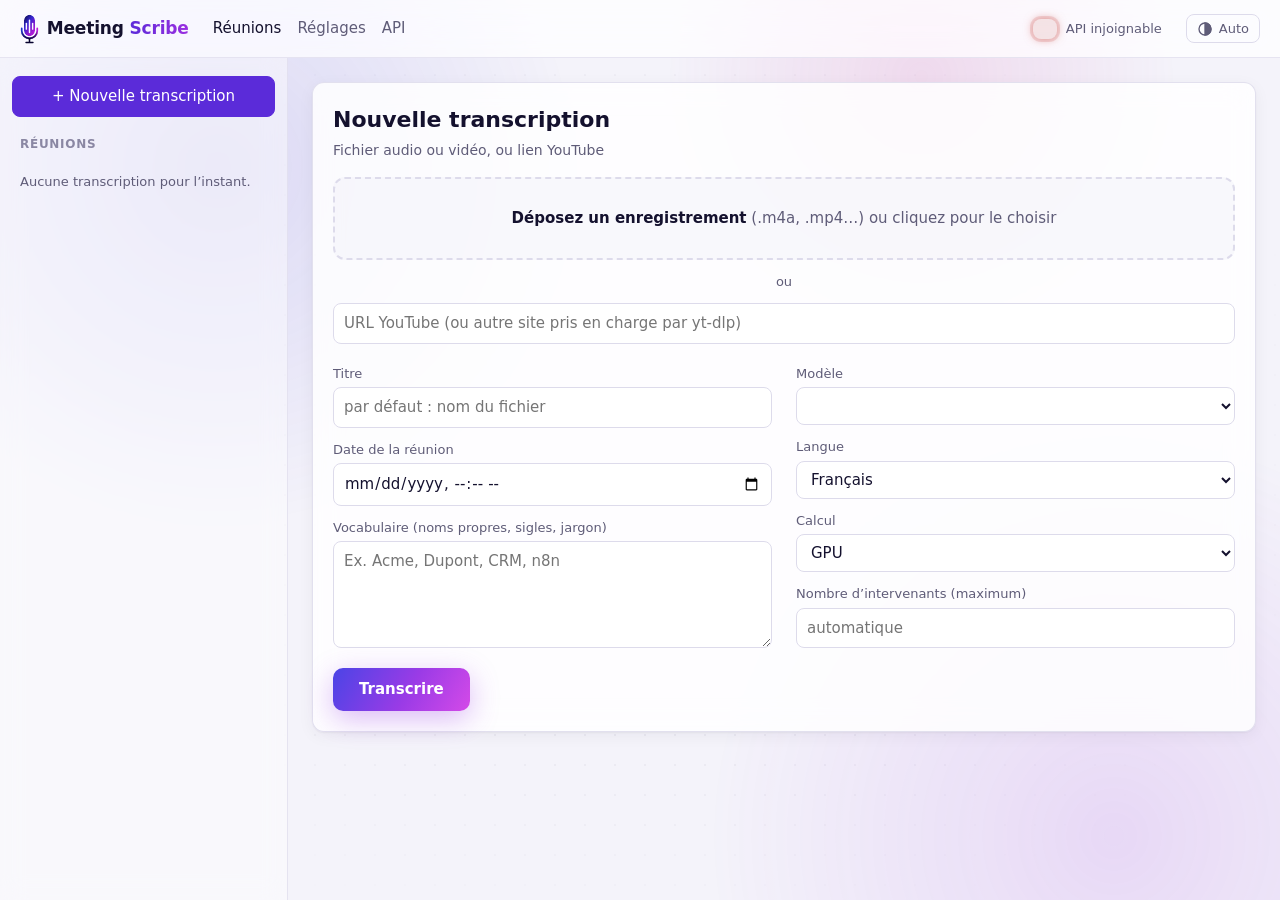
==== commit 3b36c9b1: "Interface : retours sur la refonte - menu Réunions conservé dans l'en-tête - accueil : titre de page" ====
--- a/web/index.html
+++ b/web/index.html
@@ -67,6 +67,7 @@
     <button class="menu-toggle" type="button" @click="navOpen = !navOpen" aria-label="Réunions" x-html="ICONS.menu"></button>
     <a class="brand" href="./"><img class="brand-logo" src="logo-mark.svg" alt=""><span>Meeting <span class="brand-accent">Scribe</span></span></a>
     <nav>
+      <a href="./" class="active">Réunions</a>
       <a href="settings.html">Réglages</a>
       <a href="docs" target="_blank">API</a>
     </nav>
@@ -100,7 +101,8 @@
 
     <main>
       <section class="card">
-        <h2>Nouvelle transcription</h2>
+        <h1>Nouvelle transcription</h1>
+        <div class="meta page-sub"><span>Fichier audio ou vidéo, ou lien YouTube</span></div>
         <div class="dropzone" :class="{ over }"
              @click="$refs.file.click()"
              @dragover.prevent="over = true" @dragleave.prevent="over = false"
@@ -129,7 +131,7 @@
               <label for="f-date">Date de la réunion</label>
               <input id="f-date" type="datetime-local" x-model="form.meeting_date">
             </div>
-            <div>
+            <div class="grow">
               <label for="f-vocab">Vocabulaire (noms propres, sigles, jargon)</label>
               <textarea id="f-vocab" rows="3" placeholder="Ex. Acme, Dupont, CRM, n8n" x-model="form.vocabulary"></textarea>
             </div>
@@ -163,7 +165,7 @@
         </div>
 
         <div class="row" style="margin-top:20px">
-          <button class="primary" @click="submit()" :disabled="uploading">Transcrire</button>
+          <button class="cta" @click="submit()" :disabled="uploading">Transcrire</button>
           <template x-if="uploading">
             <div class="row" style="flex:1">
               <div class="progress" style="flex:1"><div :style="`width:${uploadProgress * 100}%`"></div></div>
--- a/web/style.css
+++ b/web/style.css
@@ -261,7 +261,7 @@
 }
 details.section > summary::-webkit-details-marker { display: none; }
 details.section > summary h2 { margin: 0; }
-details.section > summary .hint { overflow: hidden; text-overflow: ellipsis; white-space: nowrap; }
+details.section > summary .hint { min-width: 0; overflow: hidden; text-overflow: ellipsis; white-space: nowrap; }
 details.section > summary::after {
   content: "";
   flex: none;
@@ -277,6 +277,7 @@
 details.section > .section-body { padding: 0 20px 20px; }
 
 h1 { font-size: 22px; margin: 0 0 4px; overflow-wrap: anywhere; }
+.page-sub { margin-bottom: 16px; }
 .meta { color: var(--muted); font-size: 14px; display: flex; flex-wrap: wrap; gap: 4px 16px; }
 
 /* --- Formulaires -------------------------------------------------------------------------------- */
@@ -301,7 +302,8 @@
 .grid.cols-3 { grid-template-columns: repeat(auto-fit, minmax(160px, 1fr)); }
 .stack { display: flex; flex-direction: column; gap: 12px; }
 .options { display: grid; grid-template-columns: 1fr 1fr; gap: 12px 24px; margin-top: 20px; }
-.options textarea { min-height: 96px; }
+.options .grow { flex: 1; display: flex; flex-direction: column; }
+.options .grow textarea { flex: 1; min-height: 96px; }
 .row { display: flex; gap: 8px; align-items: center; flex-wrap: wrap; }
 .spacer { flex: 1; }
 
@@ -321,6 +323,19 @@
 }
 button:hover, .btn:hover { border-color: var(--muted); }
 button.primary, .btn.primary { background: var(--accent); border-color: var(--accent); color: var(--accent-contrast); }
+button.cta {
+  padding: 10px 26px;
+  border: 0;
+  border-radius: 10px;
+  background: linear-gradient(120deg, #4b44e6 0%, #9a3be6 55%, #d44ae8 100%);
+  color: #fff;
+  font-weight: 600;
+  box-shadow: 0 8px 28px rgb(154 59 230 / 35%);
+  transition: box-shadow .15s, transform .1s;
+}
+button.cta:hover { box-shadow: 0 10px 34px rgb(154 59 230 / 50%); }
+button.cta:active { transform: scale(.98); }
+button.cta:disabled { box-shadow: none; }
 button.danger { color: var(--err); }
 button:disabled { opacity: .5; cursor: default; }
 button.small, .btn.small { padding: 4px 10px; font-size: 13px; }
@@ -352,6 +367,10 @@
 th { font-size: 13px; color: var(--muted); font-weight: 500; }
 tr:last-child td { border-bottom: 0; }
 .table-wrap { overflow-x: auto; }
+table.system th { width: 1%; white-space: nowrap; padding-right: 24px; }
+.versions { display: flex; flex-wrap: wrap; gap: 4px 18px; font-size: 13px; color: var(--muted); }
+.versions > span { white-space: nowrap; }
+.versions code { color: var(--text); }
 
 .badge {
   display: inline-block;
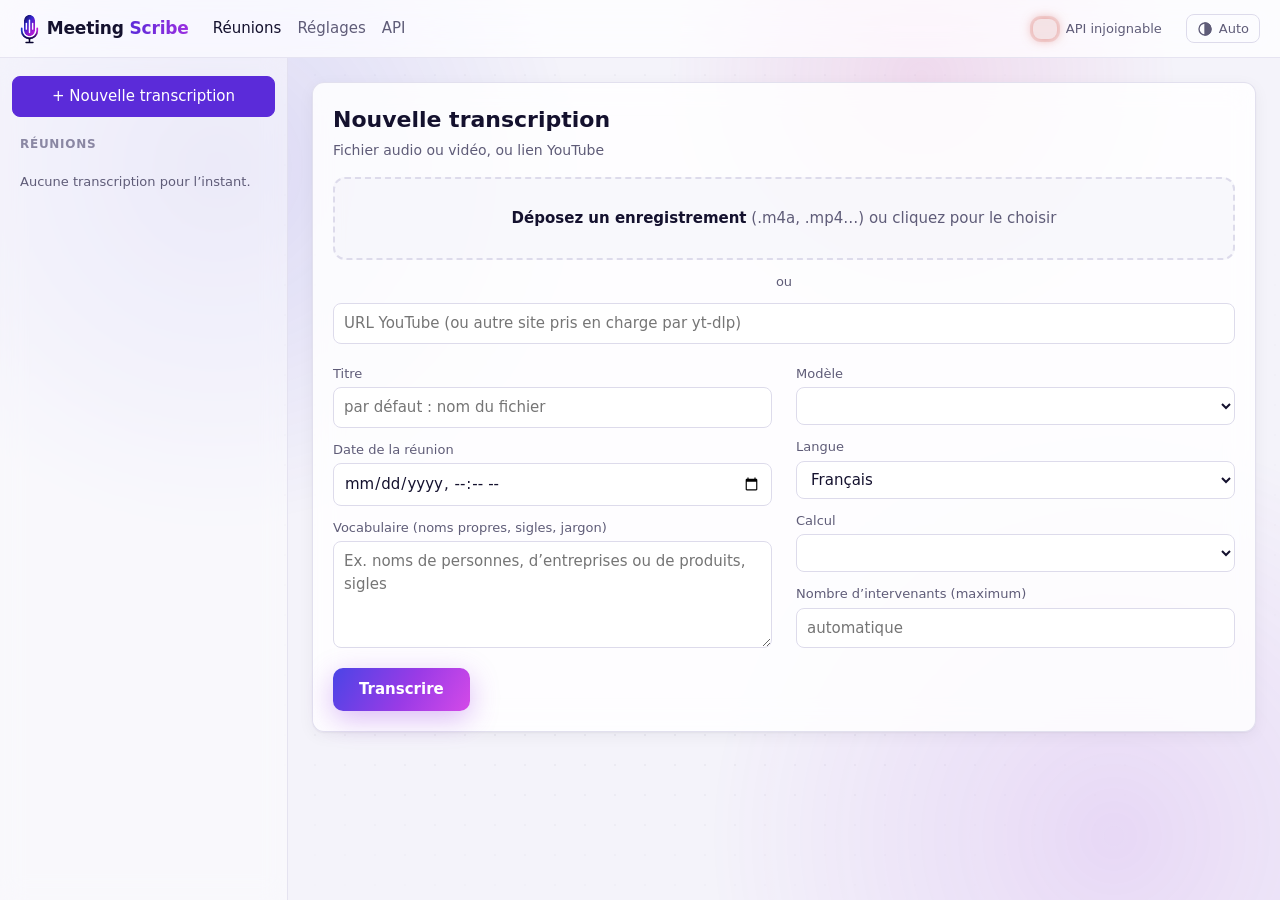
==== commit a0511afd: "Diarisation sans jeton, VRAM minimale selon le modèle, appareils disponibles - DIARIZATION_MODEL_DIR" ====
--- a/web/index.html
+++ b/web/index.html
@@ -133,7 +133,7 @@
             </div>
             <div class="grow">
               <label for="f-vocab">Vocabulaire (noms propres, sigles, jargon)</label>
-              <textarea id="f-vocab" rows="3" placeholder="Ex. Acme, Dupont, CRM, n8n" x-model="form.vocabulary"></textarea>
+              <textarea id="f-vocab" rows="3" placeholder="Ex. noms de personnes, d’entreprises ou de produits, sigles" x-model="form.vocabulary"></textarea>
             </div>
           </div>
           <div class="stack">
@@ -153,9 +153,11 @@
             <div>
               <label for="f-device">Calcul</label>
               <select id="f-device" x-model="form.device">
-                <option value="cuda">GPU</option>
-                <option value="cpu">CPU (lent)</option>
+                <template x-for="d in options?.devices || []" :key="d">
+                  <option :value="d" x-text="d === 'cuda' ? 'GPU' : 'CPU'" :selected="d === form.device"></option>
+                </template>
               </select>
+              <div class="hint" x-show="form.device === 'cpu' && form.model === 'large-v3'">Sur CPU, large-v3-turbo est nettement plus rapide.</div>
             </div>
             <div>
               <label for="f-speakers">Nombre d’intervenants (maximum)</label>
--- a/web/style.css
+++ b/web/style.css
@@ -13,10 +13,10 @@
   --ok: #1d7a46;
   --warn: #9a6200;
   --err: #b42318;
-  /* Voyants : teintes désaturées, comme dans la vidéo de présentation */
-  --led-ok: #3fae74;
-  --led-busy: #c8902a;
-  --led-err: #c9463d;
+  /* Voyants : teintes franches, lisibles d'un coup d'œil */
+  --led-ok: #1e9e4f;
+  --led-busy: #d99200;
+  --led-err: #d97a72;
   --led-idle: #b9b6cc;
   /* Halos du fond (couleurs de la vidéo de présentation) */
   --halo-1: #3b2fd6;
@@ -49,9 +49,9 @@
     --ok: #4cc47f;
     --warn: #e0a93a;
     --err: #f97066;
-    --led-ok: #5cc48c;
-    --led-busy: #e3b04b;
-    --led-err: #ef6b61;
+    --led-ok: #2fbf68;
+    --led-busy: #f2a900;
+    --led-err: #bd2217;
     --led-idle: #4a4760;
     --halo-opacity: .30;
     --dots: rgb(255 255 255 / 6%);
@@ -77,9 +77,9 @@
   --ok: #4cc47f;
   --warn: #e0a93a;
   --err: #f97066;
-  --led-ok: #5cc48c;
-  --led-busy: #e3b04b;
-  --led-err: #ef6b61;
+  --led-ok: #2fbf68;
+  --led-busy: #f2a900;
+  --led-err: #bd2217;
   --led-idle: #4a4760;
   --halo-opacity: .30;
   --dots: rgb(255 255 255 / 6%);
@@ -176,20 +176,20 @@
 .led {
   --c: var(--led-idle);
   flex: none;
-  width: 9px;
-  height: 9px;
+  width: 10px;
+  height: 10px;
   border-radius: 50%;
-  background: radial-gradient(circle at 35% 35%, color-mix(in srgb, #fff 45%, var(--c)) 0%, var(--c) 60%);
-  box-shadow: 0 0 0 3px color-mix(in srgb, var(--c) 16%, transparent), 0 0 10px color-mix(in srgb, var(--c) 55%, transparent);
+  background: radial-gradient(circle at 35% 35%, color-mix(in srgb, #fff 22%, var(--c)) 0%, var(--c) 55%);
+  box-shadow: 0 0 0 3px color-mix(in srgb, var(--c) 22%, transparent), 0 0 12px color-mix(in srgb, var(--c) 75%, transparent);
 }
 .led.ready { --c: var(--led-ok); }
 .led.busy { --c: var(--led-busy); animation: led-pulse 2.4s ease-in-out infinite; }
 .led.error { --c: var(--led-err); }
 .led.idle { box-shadow: none; }
-.led.sm { width: 7px; height: 7px; box-shadow: 0 0 6px color-mix(in srgb, var(--c) 50%, transparent); }
+.led.sm { width: 8px; height: 8px; box-shadow: 0 0 7px color-mix(in srgb, var(--c) 70%, transparent); }
 .led.sm.idle { box-shadow: none; }
 @keyframes led-pulse {
-  50% { box-shadow: 0 0 0 5px color-mix(in srgb, var(--c) 8%, transparent), 0 0 4px color-mix(in srgb, var(--c) 30%, transparent); opacity: .75; }
+  50% { box-shadow: 0 0 0 5px color-mix(in srgb, var(--c) 12%, transparent), 0 0 5px color-mix(in srgb, var(--c) 45%, transparent); }
 }
 
 /* --- Mise en page : barre latérale + contenu ---------------------------------------------------- */
@@ -365,7 +365,7 @@
 table { width: 100%; border-collapse: collapse; }
 th, td { text-align: left; padding: 10px 8px; border-bottom: 1px solid var(--border); vertical-align: middle; }
 th { font-size: 13px; color: var(--muted); font-weight: 500; }
-tr:last-child td { border-bottom: 0; }
+tr:last-child th, tr:last-child td { border-bottom: 0; }
 .table-wrap { overflow-x: auto; }
 table.system th { width: 1%; white-space: nowrap; padding-right: 24px; }
 .versions { display: flex; flex-wrap: wrap; gap: 4px 18px; font-size: 13px; color: var(--muted); }
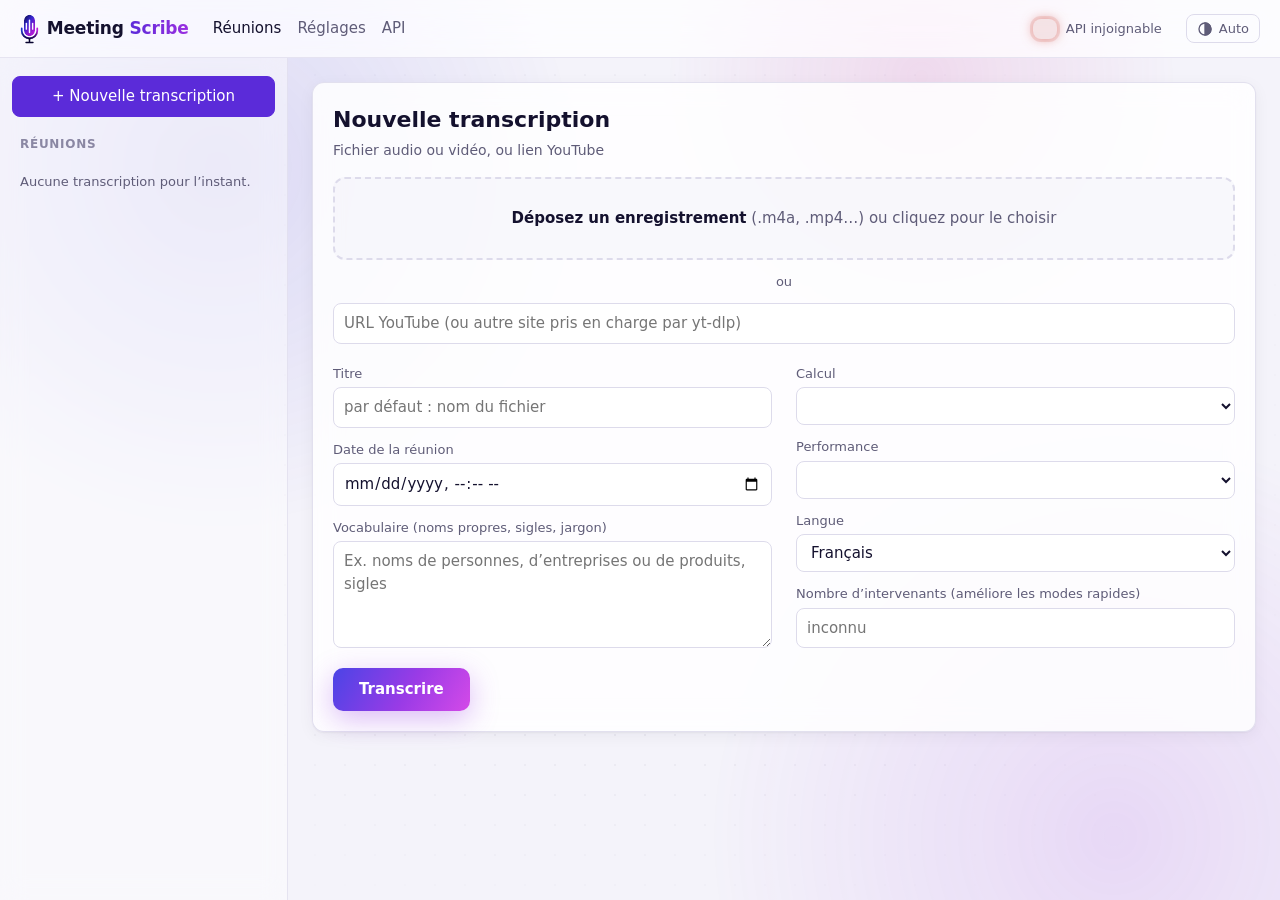
==== commit fc18524f: "Merge feature/profils-performance : profils de performance et VRAM adaptative" ====
--- a/web/index.html
+++ b/web/index.html
@@ -18,7 +18,7 @@
       return {
         file: null,
         url: "",
-        form: { model: "", language: "", device: "", max_speakers: "", vocabulary: "", title: "", meeting_date: "" },
+        form: { profile: "", language: "", device: "", num_speakers: "", vocabulary: "", title: "", meeting_date: "" },
         over: false,
         uploading: false,
         uploadProgress: 0,
@@ -26,11 +26,21 @@
 
         get options() { return this.sysInfo?.options || null; },
 
+        // Profils de l'appareil choisi (modèle Whisper et pas de diarisation)
+        get profiles() { return this.options?.profiles?.[this.form.device] || []; },
+        get profile() { return this.profiles.find((p) => p.id === this.form.profile) || null; },
+
         init() {
           if (!this.options) return;
-          this.form.model = this.options.default_model;
           this.form.language = this.options.default_language;
           this.form.device = this.options.default_device;
+          this.deviceChanged();
+        },
+
+        deviceChanged() {
+          const wanted = this.options.default_profiles?.[this.form.device];
+          const usable = this.profiles.filter((p) => p.available);
+          this.form.profile = (usable.find((p) => p.id === wanted) || usable[usable.length - 1] || {}).id || "";
         },
 
         pick(files) {
@@ -138,10 +148,23 @@
           </div>
           <div class="stack">
             <div>
-              <label for="f-model">Modèle</label>
-              <select id="f-model" x-model="form.model">
-                <template x-for="m in options?.models || []" :key="m"><option :value="m" x-text="m" :selected="m === form.model"></option></template>
+              <label for="f-device">Calcul</label>
+              <select id="f-device" x-model="form.device" @change="deviceChanged()">
+                <template x-for="d in options?.devices || []" :key="d">
+                  <option :value="d" x-text="d === 'cuda' ? 'GPU' : 'CPU'" :selected="d === form.device"></option>
+                </template>
               </select>
+            </div>
+            <div>
+              <label for="f-profile">Performance</label>
+              <select id="f-profile" x-model="form.profile" :title="profile?.description || ''">
+                <template x-for="p in profiles" :key="p.id">
+                  <option :value="p.id" :disabled="!p.available" :selected="p.id === form.profile"
+                          :title="p.reason || p.description"
+                          x-text="p.available ? p.label : `${p.label} (${p.reason})`"></option>
+                </template>
+              </select>
+              <div class="hint" x-show="profile" x-text="profile?.description" style="margin-top:4px"></div>
             </div>
             <div>
               <label for="f-lang">Langue</label>
@@ -151,17 +174,8 @@
               </select>
             </div>
             <div>
-              <label for="f-device">Calcul</label>
-              <select id="f-device" x-model="form.device">
-                <template x-for="d in options?.devices || []" :key="d">
-                  <option :value="d" x-text="d === 'cuda' ? 'GPU' : 'CPU'" :selected="d === form.device"></option>
-                </template>
-              </select>
-              <div class="hint" x-show="form.device === 'cpu' && form.model === 'large-v3'">Sur CPU, large-v3-turbo est nettement plus rapide.</div>
-            </div>
-            <div>
-              <label for="f-speakers">Nombre d’intervenants (maximum)</label>
-              <input id="f-speakers" type="number" min="1" max="30" placeholder="automatique" x-model="form.max_speakers">
+              <label for="f-speakers">Nombre d’intervenants (améliore les modes rapides)</label>
+              <input id="f-speakers" type="number" min="1" max="30" placeholder="inconnu" x-model="form.num_speakers">
             </div>
           </div>
         </div>
--- a/web/style.css
+++ b/web/style.css
@@ -394,6 +394,11 @@
 
 .error { color: var(--err); background: color-mix(in srgb, var(--err) 10%, transparent); padding: 10px 12px; border-radius: 8px; }
 .hint { color: var(--muted); font-size: 13px; }
+.hint code, label code { font-size: 12px; }
+.subhead { margin: 0 0 10px; font-size: 15px; }
+.subhead small { color: var(--muted); font-weight: 400; }
+.ok-text { color: var(--ok); font-size: 13px; }
+.err-text { color: var(--err); font-size: 13px; overflow-wrap: anywhere; }
 
 /* --- Frise des intervenants --------------------------------------------------------------------- */
 
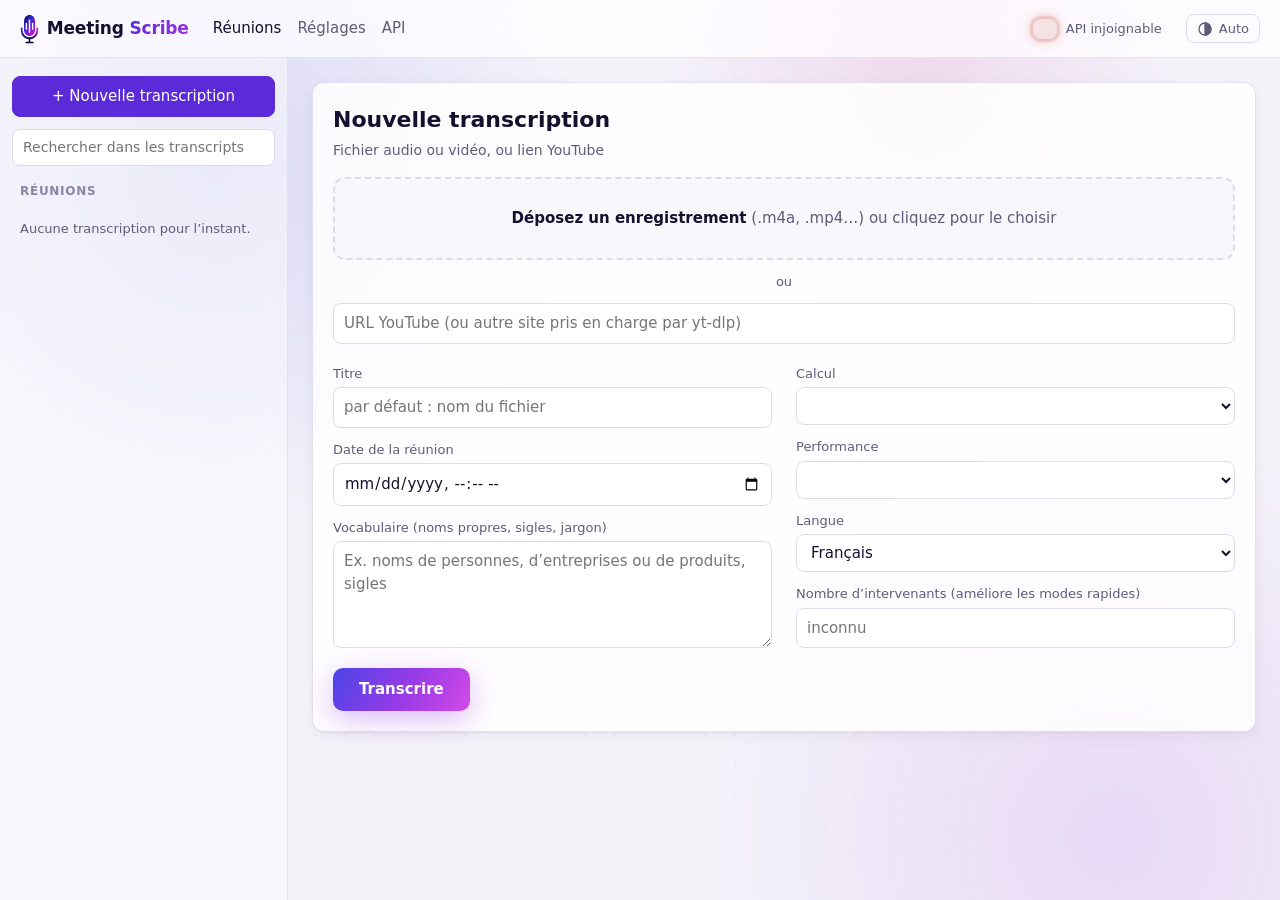
==== commit c376c57f: "Recherche : champ dans la barre latérale, passage surligné dans le transcript Les résultats remplace" ====
--- a/web/index.html
+++ b/web/index.html
@@ -90,6 +90,29 @@
   <div class="shell">
     <aside class="sidebar" :class="{ open: navOpen }">
       <a class="btn primary new" href="./">+ Nouvelle transcription</a>
+      <div class="side-search">
+        <input type="search" placeholder="Rechercher dans les transcripts" aria-label="Rechercher dans les transcripts"
+               x-model="searchQuery" @input="searchInput()" @keydown.enter.prevent="runSearch()" @keydown.escape="clearSearch()"
+               title="Tous les mots dans un même passage, sans tenir compte des accents ; &quot;entre guillemets&quot; : expression exacte">
+      </div>
+      <template x-if="searchResults || searching || searchError">
+        <div class="search-results">
+          <div class="side-title"><span x-text="searchSummary"></span></div>
+          <template x-for="r in searchResults?.items || []" :key="r.job_id">
+            <div class="search-item" :class="{ current: r.job_id === currentId }">
+              <a class="s-title" :href="searchLink(r)" :title="r.title" x-html="highlightText(r.title, r.title_highlights)"></a>
+              <span class="m-meta" x-text="`${fmtDate(r.meeting_date)} · ${r.hit_count > 1 ? r.hit_count + ' passages' : r.hit_count ? '1 passage' : 'titre'}`"></span>
+              <template x-for="h in r.hits" :key="h.start">
+                <a class="s-hit" :href="searchLink(r, h)">
+                  <span class="s-where"><span class="s-ts" x-text="h.timestamp"></span> <span x-text="h.speaker"></span></span>
+                  <span class="s-text" x-html="highlightText(h.text, h.highlights)"></span>
+                </a>
+              </template>
+            </div>
+          </template>
+        </div>
+      </template>
+      <div x-show="!(searchResults || searching || searchError)">
       <div class="side-title">Réunions <span x-show="meetingsTotal" x-text="`(${meetingsTotal})`"></span></div>
       <p class="hint" x-show="!meetings.length" style="padding:0 8px">Aucune transcription pour l’instant.</p>
       <template x-for="m in meetings" :key="m.id">
@@ -106,6 +129,7 @@
           </span>
         </a>
       </template>
+      </div>
     </aside>
     <div class="sidebar-overlay" :class="{ open: navOpen }" @click="navOpen = false"></div>
 
--- a/web/style.css
+++ b/web/style.css
@@ -524,3 +524,20 @@
   .speakers-grid { grid-template-columns: 1fr; }
   .hide-sm { display: none; }
 }
+
+/* --- Recherche dans les transcripts (barre latérale, surlignage) ------------------------------- */
+
+.side-search { margin: -6px 0 16px; }
+.side-search input { width: 100%; padding: 7px 10px; border: 1px solid var(--border); border-radius: 8px; background: var(--surface); color: var(--text); font: inherit; font-size: 14px; }
+.search-item { padding: 8px 10px; border-radius: 9px; border: 1px solid transparent; margin-bottom: 4px; }
+.search-item.current { background: color-mix(in srgb, var(--accent) 8%, transparent); border-color: color-mix(in srgb, var(--accent) 20%, transparent); }
+.search-item .s-title { display: block; font-size: 14px; font-weight: 500; color: var(--text); text-decoration: none; overflow: hidden; text-overflow: ellipsis; white-space: nowrap; }
+.search-item .s-title:hover { color: var(--accent); }
+.search-item .m-meta { display: block; font-size: 12px; color: var(--muted); }
+.s-hit { display: block; margin-top: 6px; padding: 5px 7px; border-radius: 7px; color: var(--text); text-decoration: none; font-size: 12.5px; line-height: 1.45; }
+.s-hit:hover { background: color-mix(in srgb, var(--surface-2) 75%, transparent); }
+.s-hit .s-where { display: block; font-size: 11.5px; color: var(--muted); }
+.s-hit .s-ts { font-family: ui-monospace, monospace; }
+mark { background: color-mix(in srgb, var(--accent) 22%, transparent); color: inherit; border-radius: 3px; padding: 0 1px; }
+mark.current { background: color-mix(in srgb, var(--accent) 45%, transparent); outline: 2px solid color-mix(in srgb, var(--accent) 55%, transparent); }
+.search-hint { display: flex; align-items: center; gap: 8px; flex-wrap: wrap; margin: 0 0 10px; }
